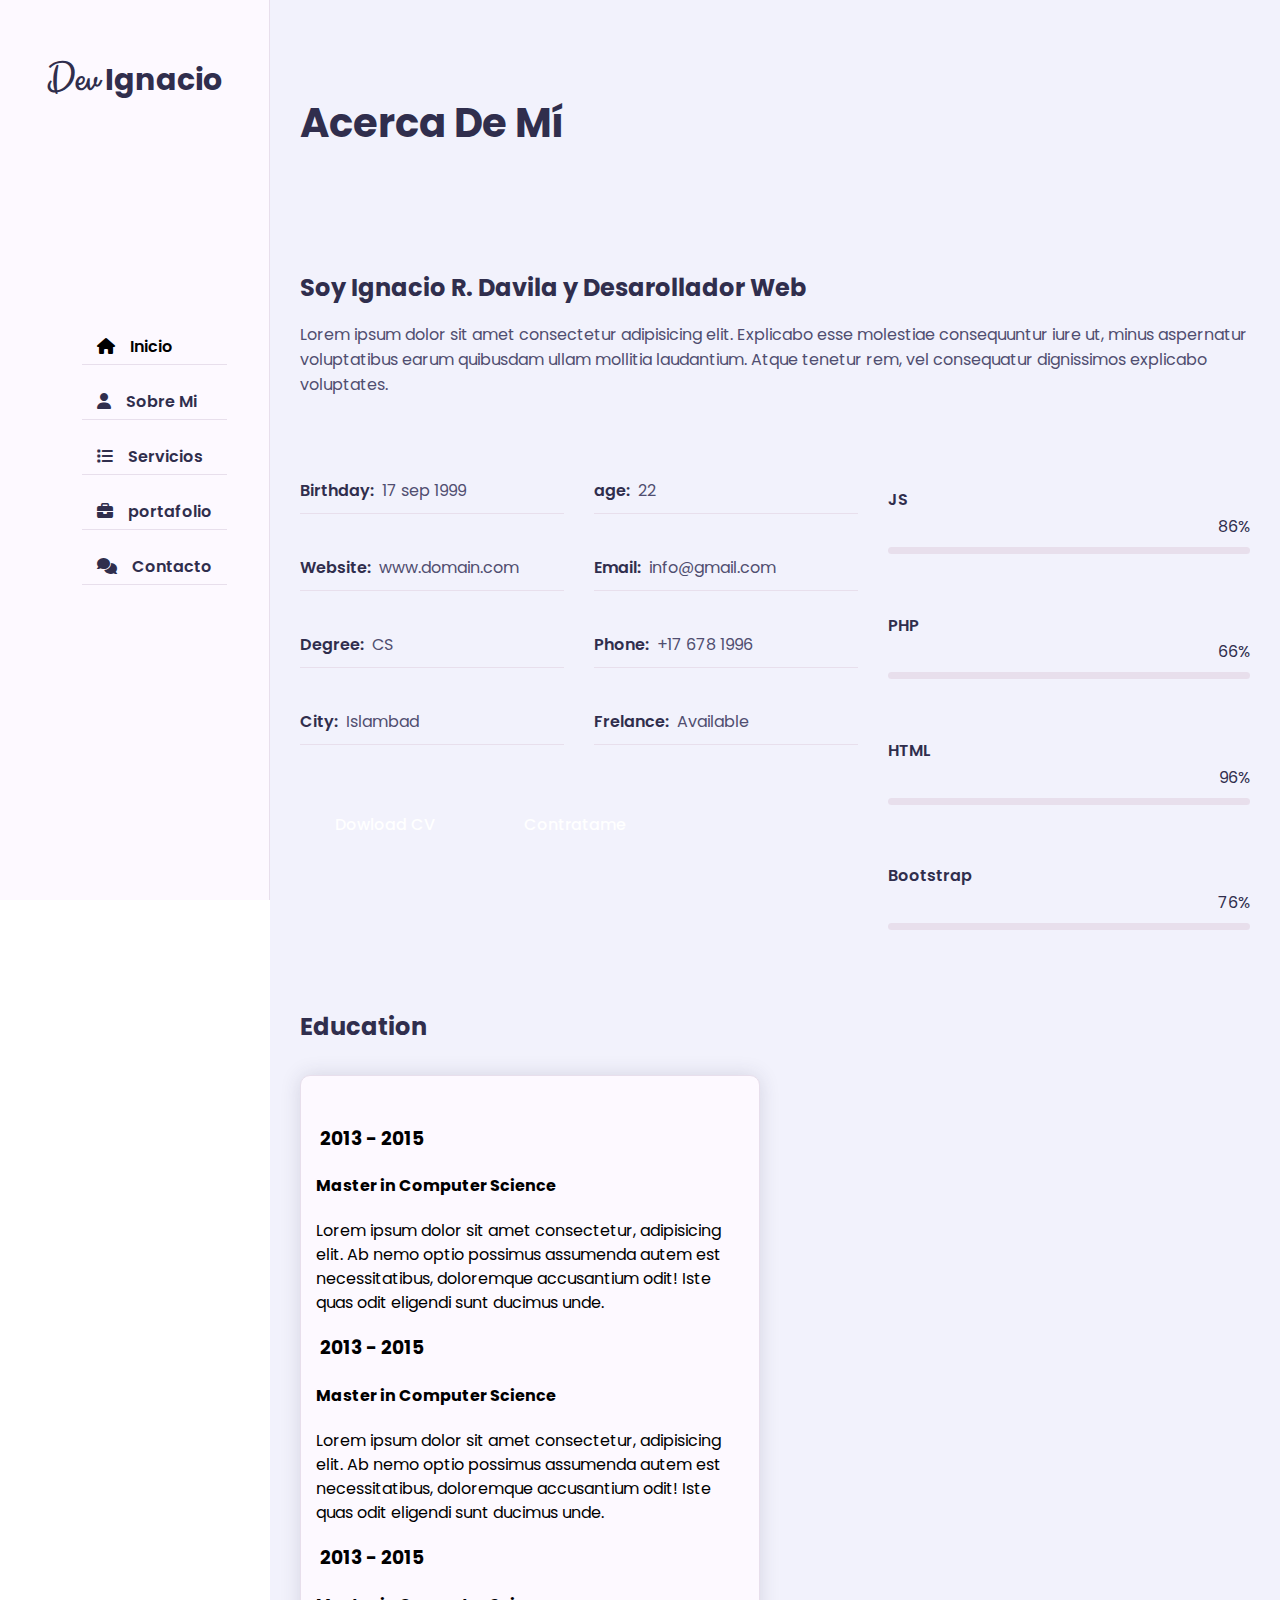
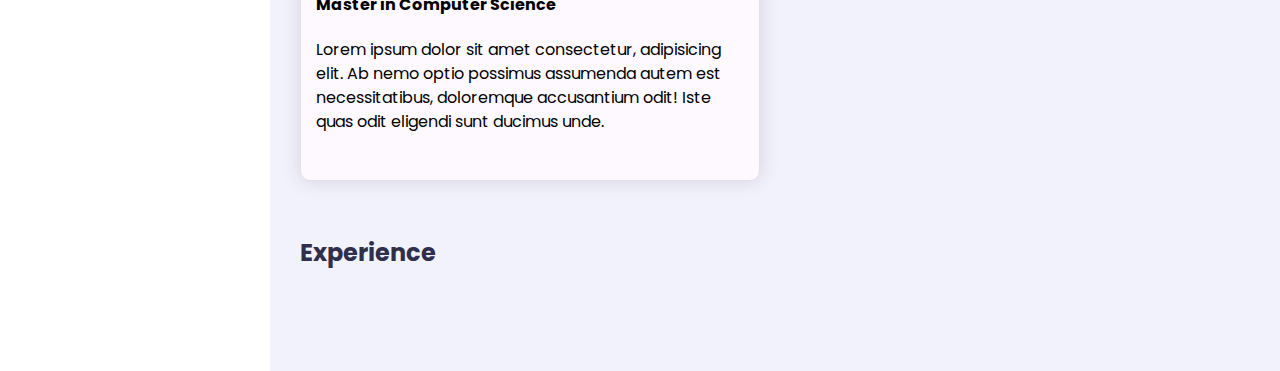
==== Portfolio 2.0/index.html @ be28940b "about" ====
<!DOCTYPE html>
<html lang="es">
<head>
    <meta charset="UTF-8">
    <meta http-equiv="X-UA-Compatible" content="IE=edge">
    <meta name="viewport" content="width=device-width, initial-scale=1.0">
    <title>Ignacio</title>
    <!-- ===== CSS Files ===== -->
    <link rel="stylesheet" href="css/style.css">
    <link rel="stylesheet" href="css/skins/color-1.css">
    <link rel="stylesheet" href="https://cdnjs.cloudflare.com/ajax/libs/font-awesome/6.4.0/css/all.min.css">
</head>
<body>
    <!-- ===== Main Container Start ===== -->
    <div class="main-container">
        <!-- ===== Aside Start ===== -->
        <div class="aside">
            <div class="logo">
                <a href="#"><span>Dev</span> Ignacio</a>
            </div>
            <div class="nav-toggler">
                <span></span>
            </div>
            <ul class="nav">
                <li><a href="#" class="active"><i class="fa fa-home"></i>Inicio</a></li>
                <li><a href="#"><i class="fa fa-user"></i>Sobre Mi</a></li>
                <li><a href="#"><i class="fa fa-list"></i>Servicios</a></li>
                <li><a href="#"><i class="fa fa-briefcase"></i>portafolio</a></li>
                <li><a href="#"><i class="fa fa-comments"></i>Contacto</a></li>
            </ul>
        </div>
        <!-- ===== Aside End ===== -->
        <!-- ===== Main Content Start ===== -->
        <div class="main-content">
            <!-- ===== Home Seccion Start ===== -->
            <section class="home section hidden">
                <div class="container">
                    <div class="row">
                        <div class="home-info padd-15">
                            <h3 class="hello">Hola, mi nombre es <span>Ignacio R. Davila</span></h3>
                            <h3 class="my-profession">yo soy <span class="typing">diseñador web</span></h3>
                            <p>Lorem ipsum dolor sit amet consectetur adipisicing elit. Nesciunt quis reiciendis aut accusamus iure quos cumque, fugiat quasi cum alias!</p>
                            <a href="#contact" class="btn hire-me">Contratame</a>
                        </div>
                        <div class="home-img padd-15">
                            <img src="images/hero.jpg" alt="">
                        </div>
                    </div>
                </div>
            </section>
            <!-- ===== Home Seccion End ===== -->
            <!-- ===== About Seccion Start ===== -->
                <section class="about section">
                    <div class="container">
                        <div class="row">
                            <div class="section-title padd-15">
                                <h2>Acerca De Mí</h2>
                            </div>
                        </div>
                        <div class="row">
                            <div class="about-content padd-15">
                                <div class="row">
                                    <div class="about-text padd-15">
                                        <h3>Soy Ignacio R. Davila y <span>Desarollador Web</span></h3>
                                        <p>Lorem ipsum dolor sit amet consectetur adipisicing elit. Explicabo esse molestiae consequuntur iure ut, minus aspernatur voluptatibus earum quibusdam ullam mollitia laudantium. Atque tenetur rem, vel consequatur dignissimos explicabo voluptates.</p>
                                    </div>
                                </div>
                                <div class="row">
                                    <div class="personal-info padd-15">
                                        <div class="row">
                                            <div class="info-item padd-15">
                                                <p>Birthday: <span>17 sep 1999</span></p>
                                            </div>
                                            <div class="info-item padd-15">
                                                <p>age: <span>22</span></p>
                                            </div>
                                            <div class="info-item padd-15">
                                                <p>Website: <span>www.domain.com</span></p>
                                            </div>
                                            <div class="info-item padd-15">
                                                <p>Email: <span>info@gmail.com</span></p>
                                            </div>
                                            <div class="info-item padd-15">
                                                <p>Degree: <span>CS</span></p>
                                            </div>
                                            <div class="info-item padd-15">
                                                <p>Phone: <span>+17 678 1996</span></p>
                                            </div>
                                            <div class="info-item padd-15">
                                                <p>City: <span>Islambad</span></p>
                                            </div>
                                            <div class="info-item padd-15">
                                                <p>Frelance: <span>Available</span></p>
                                            </div>
                                        </div>
                                        <div class="row">
                                            <div class="buttons padd-15">
                                                <a href="#" class="btn">Dowload CV</a>
                                                <a href="#contact" class="btn hire-me">Contratame</a>
                                            </div>
                                        </div>
                                    </div>
                                    <div class="skills padd-15">
                                        <div class="row">
                                            <div class="skill-item padd-15">
                                                <h5>JS</h5>
                                                <div class="progress">
                                                    <div class="progress-in" style="width: 86%;"></div>
                                                    <div class="skill-percent">86%</div>
                                                </div>
                                            </div>
                                            <div class="skill-item padd-15">
                                                <h5>PHP</h5>
                                                <div class="progress">
                                                    <div class="progress-in" style="width: 66%;"></div>
                                                    <div class="skill-percent">66%</div>
                                                </div>
                                            </div>
                                            <div class="skill-item padd-15">
                                                <h5>HTML</h5>
                                                <div class="progress">
                                                    <div class="progress-in" style="width: 96%;"></div>
                                                    <div class="skill-percent">96%</div>
                                                </div>
                                            </div>
                                            <div class="skill-item padd-15">
                                                <h5>Bootstrap</h5>
                                                <div class="progress">
                                                    <div class="progress-in" style="width: 76%;"></div>
                                                    <div class="skill-percent">76%</div>
                                                </div>
                                            </div>
                                        </div>
                                    </div>
                                </div>
                                <div class="row">
                                    <div class="education padd-15">
                                        <h3 class="title">Education</h3>
                                        <div class="row">
                                            <div class="timeline-box padd-15">
                                                <div class="timeline shadow-dark">
                                                    <!--===== timeline item =====-->
                                                    <div class="timeline-item">
                                                        <div class="circle-dot">
                                                            <h3 class="timeline-date">
                                                                <i class="fa fa-calender"></i> 2013 - 2015
                                                            </h3>
                                                            <h4 class="timeline-title">Master in Computer Science</h4>
                                                            <p class="timeline-text">Lorem ipsum dolor sit amet consectetur, adipisicing elit. Ab nemo optio possimus assumenda autem est necessitatibus, doloremque accusantium odit! Iste quas odit eligendi sunt ducimus unde.</p>
                                                        </div>
                                                        <!--===== timeline item =====-->
                                                    <div class="timeline-item">
                                                        <div class="circle-dot">
                                                            <h3 class="timeline-date">
                                                                <i class="fa fa-calender"></i> 2013 - 2015
                                                            </h3>
                                                            <h4 class="timeline-title">Master in Computer Science</h4>
                                                            <p class="timeline-text">Lorem ipsum dolor sit amet consectetur, adipisicing elit. Ab nemo optio possimus assumenda autem est necessitatibus, doloremque accusantium odit! Iste quas odit eligendi sunt ducimus unde.</p>
                                                        </div>
                                                        <!--===== timeline item =====-->
                                                    <div class="timeline-item">
                                                        <div class="circle-dot">
                                                            <h3 class="timeline-date">
                                                                <i class="fa fa-calender"></i> 2013 - 2015
                                                            </h3>
                                                            <h4 class="timeline-title">Master in Computer Science</h4>
                                                            <p class="timeline-text">Lorem ipsum dolor sit amet consectetur, adipisicing elit. Ab nemo optio possimus assumenda autem est necessitatibus, doloremque accusantium odit! Iste quas odit eligendi sunt ducimus unde.</p>
                                                        </div>
                                                    </div>
                                                </div>
                                            </div>
                                        </div>
                                    </div>
                                    <div class="experience padd-15">
                                        <h3 class="title">Experience</h3>
                                    </div>
                                </div>
                            </div>
                        </div>
                    </div>
                </section>
                <!-- ===== About Seccion End ===== -->
            </div>
            <!-- ===== Main Content End ===== -->
        </div>
        <!-- ===== Main Container End ===== -->
        <!-- ===== JS Files ===== -->
    <script src="js/script.js"></script>
</body>
</html>
---- Portfolio 2.0/css/style.css ----
@import url('https://fonts.googleapis.com/css2?family=Clicker+Script&family=Montserrat:wght@200;400;600;700&family=Poppins:wght@200;300;400;500;600&display=swap');
:root
{
    --bg-black-900:#f2f2fc;
    --bg-black-100:#fdf9ff;
    --bg-black-50: #e8dfec;
    --text-black-900:#302e4d;
    --text-black-700:#504e70;
}
body
{
    margin: 0;
    padding: 0;
    line-height: 1.5;
    font-size: 16px;
    font-family: 'Poppins', sans-serif;
}
*
{
    outline: none;
    text-decoration: none;
    box-sizing: border-box;
}
::before,::after
{
    box-sizing: border-box;
}
ul
{
    list-style: none;
}
.section
{
    background: var(--bg-black-900);
    min-height: 100vh;
    display: block;
    padding: 0 30px;
    opacity: 1;
}
.hidden
{
    display: none !important;
}
.main-content
{
    padding-left: 270px;
}
.padd-15
{
    padding-left: 15px;
    padding-right: 15px;
}
.container
{
    max-width: 1100px;
    width: 100%;
    margin: auto;
}
.section .container
{
    padding-top: 60px;
    padding-bottom: 70px;
}
.section-title
{
    flex: 0 0 100%;
    max-width: 100%;
    margin-bottom: 60px;
}
.section-title h2
{
    font-size: 40px;
    color: var(--text-black-900);
    font-weight: 700;
    position: relative;
}
.section-title h2::before
{
    content: '';
    height: 4px;
    width: 50px;
    background-color: var(--skin-color);
    position: absolute;
    top: 100%;
    left: 0;
}
.section-title h2::after
{
    content: '';
    height: 4px;
    width: 25px;
    background-color: var(--skin-color);
    position: absolute;
    top: 100%;
    left: 0;
    margin-top: 8px;
}
.row
{
    display: flex;
    flex-wrap: wrap;
    margin-left: -15px;
    margin-right: -15px;
    position: relative;
}
.btn
{
    font-size: 16px;
    font-weight: 500;
    padding: 12px 35px;
    color: white;
    border-radius: 40px;
    display: inline-block;
    white-space: nowrap;
    border: none;
    background: var(--skin-color);
    transition: all 0.3s ease; 
}
.btn:hover
{
    transform: scale(1.05);
}
.shadow-dark
{
    box-shadow: 0 0 20px rgba(48,46,77,0.15);
}
/* aside */
.aside
{
    width: 270px;
    background: var(--bg-black-100);
    position: fixed;
    left: 0;
    top: 0;
    padding: 30px;
    height: 100%;
    border-right: 1px solid var(--bg-black-50);
    display: flex;
    justify-content: center;
    align-items: center;
    z-index: 10;
}
.aside .logo
{
    position: absolute;
    top: 50px;
    font-size: 30px;
    text-transform: capitalize;
}
.aside .logo a
{
    color: var(--text-black-900);
    font-weight: 700;
    padding: 15px 20px;
    font-size: 30px;
    /*letter-spacing: 5px;*/
    position: relative;
}
.aside .logo a span
{
    font-family: 'Clicker Script', cursive;
    font-size: 40px;
}
.aside .logo a::before
{
    content: '';
    position: absolute;
    width: 20px;
    height: 20px;
    border-bottom: 5px solid var(--skin-color);
    border-left: 5px solid var(--skin-color);
    bottom: 0;
    left: 0;
}
.aside .logo a::after
{
    content: '';
    position: absolute;
    width: 20px;
    height: 20px;
    border-top: 5px solid var(--skin-color);
    border-right: 5px solid var(--skin-color);
    top: 0;
    right: 0;
}
.aside .nav-toggler
{
    height: 40px;
    width: 45px;
    border: 1px solid var(--bg-black-50);
    cursor: pointer;
    position: fixed;
    left: 300px;
    top: 20px;
    border-radius: 5px;
    background: var(--bg-black-100);
    display: none;
    align-items: center;
    justify-content: center;
}
.aside .nav-toggler span
{
    height: 2px;
    width: 18px;
    background: var(--skin-color);
    display: inline-block;
    position: relative;
}
.aside .nav-toggler span::before
{
    content: '';
    height: 2px;
    width: 18px;
    background: var(--skin-color);
    position: absolute;
    top: -6px;
    left: 0;
}
.aside .nav-toggler span::after
{
    content: '';
    height: 2px;
    width: 18px;
    background: var(--skin-color);
    position: absolute;
    top: 6px;
    left: 0;
}
.aside .nav
{
    margin-top: 50px;
}
.aside .nav li
{
    margin-bottom: 20px;
    display: block;
}
.aside .nav li a
{
    font-size: 16px;
    font-weight: 600;
    display: block;
    border-bottom: 1px solid var(--bg-black-50);
    color: var(--text-black-900);
    padding: 5px 15px;
}
.aside .nav li a.active
{
    color: var(--skin-color);
}
.aside .nav li a i
{
    margin-right: 15px;
}
/* Home */
.home
{
    min-height: 100vh;
    display: flex;
    color: var(--text-black-900);
}
.home .home-info
{
    flex: 0 0 60%;
    max-width: 60%;
}
h3.hello
{
    font-size: 28px;
    margin:  15px 0;
}
h3.hello span
{
    font-family: 'Clicker Script' , cursive;
    font-size: 30px;
    font-weight: 700;
    color:  var(--skin-color);
}
h3.my-profession
{
    font-size: 30px;
    margin:  15px 0;
}
.typing
{
    color: var(--skin-color);
}
.home-info p
{
    margin-bottom: 70px;
    font-size: 20px;
    color: var(--text-black-700);
}
.home .home-img
{
    flex: 0 0 40%;
    max-width: 40%;
    text-align: center;
    position: relative;
}
.home-img::after
{
    content: '';
    position: absolute;
    height: 80px;
    width: 80px;
    border-bottom: 10px solid var(--skin-color);
    border-right: 10px solid var(--skin-color);
    right: 20px;
    bottom: -40px;
}
.home-img::before
{
    content: '';
    position: absolute;
    height: 80px;
    width: 80px;
    border-left: 10px solid var(--skin-color);
    border-top: 10px solid var(--skin-color);
    left: 20px;
    top: -40px;
}
.home .home-img img
{
    margin: auto;
    border-radius: 5px;
    height: 400px;
}
/* About */
.about .about-content
{
    flex: 0 0 100%;
    max-width: 100%;
}
.about .about-content .about-text
{
    flex: 0 0 100%;
    max-width: 100%;
}
.about .about-content .about-text h3
{
    font-size: 24px;
    margin-bottom: 15px;
    font-weight: 700;
    color: var(--text-black-900);
}
.about .about-content .about-text h3 span
{
    color: var(--skin-color);
}
.about .about-content .about-text p
{
    font-size: 16px;
    line-height: 25px;
    color: var(--text-black-700);
}
.about .about-content .personal-info
{
    flex: 0 0 60%;
    max-width: 60%;
    margin-top: 40px;
}
.about .about-content .personal-info .info-item
{
    flex: 0 0 50%; 
    max-width: 50%;
}
.about .about-content .personal-info .info-item p
{
    font-weight: 600;
    padding: 10px 0;
    font-size: 16px;
    color: var(--text-black-900);
    border-bottom: 1px solid var(--bg-black-50);
}
.about .about-content .personal-info .info-item p span
{
    font-weight: 400;
    color: var(--text-black-700);
    margin-left: 4px;
    display: inline-block;
}
.about .about-content .personal-info .buttons
{
    margin-top: 30px;
}
.about .about-content .personal-info .buttons .btn
{
    margin-right: 15px;
    margin-top: 10px;
}
.about .about-content .skills
{
    flex: 0 0 40%;
    max-width: 40%;
    margin-top: 40px;
}
.about .about-content .skills .skill-item
{
    flex: 0 0 100%;
    max-width: 100%;
}
.about .about-content .skills .skill-item h5
{
    line-height: 40px;
    font-weight: 600;
    font-size: 16px;
    color: var(--text-black-900);
    text-transform: capitalize;
}
.about .about-content .skills .skill-item .progress
{
    background-color: var(--bg-black-50);
    height: 7px;
    border-radius: 4px;
    width: 100%;
    position: relative;
}
.about .about-content .skills .skill-item
{
    margin-bottom: 25px;
}
.about .about-content .skills .skill-item .progress .progress-in
{
    position: absolute;
    left: 0;
    top: 0;
    height: 100%;
    border-radius: 4px;
    background-color: var(--skin-color);
}
.about .about-content .skills .skill-item .skill-percent
{
    position: absolute;
    right: 0;
    color: var(--text-black-900);
    top: -40px;
    font-weight: 400;
    line-height: 40px;
}
.about .about-content .education,
.about .about-content .experience
{
    flex: 0 0 50%;
    max-width: 50%;
    margin-top: 30px;
}
.about .about-content h3.title
{
    font-size: 24px;
    margin-bottom: 30px;
    font-weight: 700;
    color: var(--text-black-900);
}
.about .about-content .timeline-box
{
    flex: 0 0 100%;
    max-width: 100%;
}
.about .about-content .timeline
{
    background-color: var(--bg-black-100);
    padding: 30px 15px;
    border: 1px solid var(--bg-black-50);
    border-radius: 10px;
    width: 100%;
    position: relative;
}
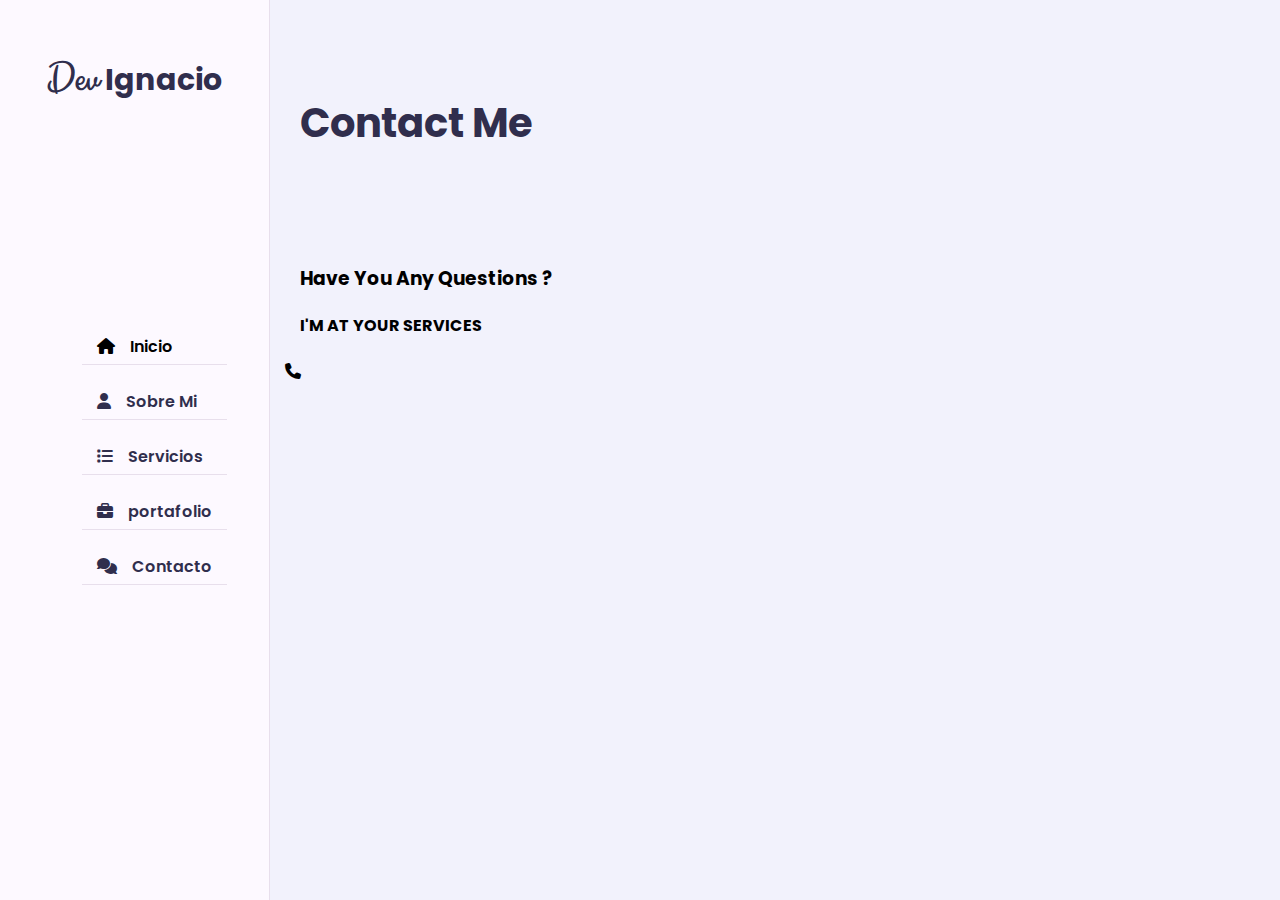
==== commit e68665c4: "contact" ====
--- a/Portfolio 2.0/index.html
+++ b/Portfolio 2.0/index.html
@@ -50,7 +50,7 @@
             </section>
             <!-- ===== Home Seccion End ===== -->
             <!-- ===== About Seccion Start ===== -->
-                <section class="about section">
+                <section class="about section hidden">
                     <div class="container">
                         <div class="row">
                             <div class="section-title padd-15">
@@ -141,31 +141,30 @@
                                                 <div class="timeline shadow-dark">
                                                     <!--===== timeline item =====-->
                                                     <div class="timeline-item">
-                                                        <div class="circle-dot">
-                                                            <h3 class="timeline-date">
-                                                                <i class="fa fa-calender"></i> 2013 - 2015
-                                                            </h3>
-                                                            <h4 class="timeline-title">Master in Computer Science</h4>
-                                                            <p class="timeline-text">Lorem ipsum dolor sit amet consectetur, adipisicing elit. Ab nemo optio possimus assumenda autem est necessitatibus, doloremque accusantium odit! Iste quas odit eligendi sunt ducimus unde.</p>
-                                                        </div>
-                                                        <!--===== timeline item =====-->
-                                                    <div class="timeline-item">
-                                                        <div class="circle-dot">
-                                                            <h3 class="timeline-date">
-                                                                <i class="fa fa-calender"></i> 2013 - 2015
-                                                            </h3>
-                                                            <h4 class="timeline-title">Master in Computer Science</h4>
-                                                            <p class="timeline-text">Lorem ipsum dolor sit amet consectetur, adipisicing elit. Ab nemo optio possimus assumenda autem est necessitatibus, doloremque accusantium odit! Iste quas odit eligendi sunt ducimus unde.</p>
-                                                        </div>
-                                                        <!--===== timeline item =====-->
-                                                    <div class="timeline-item">
-                                                        <div class="circle-dot">
-                                                            <h3 class="timeline-date">
-                                                                <i class="fa fa-calender"></i> 2013 - 2015
-                                                            </h3>
-                                                            <h4 class="timeline-title">Master in Computer Science</h4>
-                                                            <p class="timeline-text">Lorem ipsum dolor sit amet consectetur, adipisicing elit. Ab nemo optio possimus assumenda autem est necessitatibus, doloremque accusantium odit! Iste quas odit eligendi sunt ducimus unde.</p>
-                                                        </div>
+                                                        <div class="circle-dot"></div>
+                                                        <h3 class="timeline-date">
+                                                            <i class="fa fa-calendar"></i> 2013 - 2015
+                                                        </h3>
+                                                        <h4 class="timeline-title">Master in Computer Science</h4>
+                                                        <p class="timeline-text">Lorem ipsum dolor sit amet consectetur, adipisicing elit. Ab nemo optio possimus assumenda autem est necessitatibus, doloremque accusantium odit! Iste quas odit eligendi sunt ducimus unde.</p>
+                                                    </div>
+                                                    <!--===== timeline item =====-->
+                                                    <div class="timeline-item">
+                                                        <div class="circle-dot"></div>
+                                                        <h3 class="timeline-date">
+                                                            <i class="fa fa-calendar"></i> 2013 - 2015
+                                                        </h3>
+                                                        <h4 class="timeline-title">Master in Computer Science</h4>
+                                                        <p class="timeline-text">Lorem ipsum dolor sit amet consectetur, adipisicing elit. Ab nemo optio possimus assumenda autem est necessitatibus, doloremque accusantium odit! Iste quas odit eligendi sunt ducimus unde.</p>
+                                                    </div>
+                                                    <!--===== timeline item =====-->
+                                                    <div class="timeline-item">
+                                                        <div class="circle-dot"></div>
+                                                        <h3 class="timeline-date">
+                                                            <i class="fa fa-calendar"></i> 2013 - 2015
+                                                        </h3>
+                                                        <h4 class="timeline-title">Master in Computer Science</h4>
+                                                        <p class="timeline-text">Lorem ipsum dolor sit amet consectetur, adipisicing elit. Ab nemo optio possimus assumenda autem est necessitatibus, doloremque accusantium odit! Iste quas odit eligendi sunt ducimus unde.</p>
                                                     </div>
                                                 </div>
                                             </div>
@@ -173,6 +172,39 @@
                                     </div>
                                     <div class="experience padd-15">
                                         <h3 class="title">Experience</h3>
+                                        <div class="row">
+                                            <div class="timeline-box padd-15">
+                                                <div class="timeline shadow-dark">
+                                                    <!--===== timeline item =====-->
+                                                    <div class="timeline-item">
+                                                        <div class="circle-dot"></div>
+                                                        <h3 class="timeline-date">
+                                                            <i class="fa fa-calendar"></i> 2013 - 2015
+                                                        </h3>
+                                                        <h4 class="timeline-title">Master in Computer Science</h4>
+                                                        <p class="timeline-text">Lorem ipsum dolor sit amet consectetur, adipisicing elit. Ab nemo optio possimus assumenda autem est necessitatibus, doloremque accusantium odit! Iste quas odit eligendi sunt ducimus unde.</p>
+                                                    </div>
+                                                    <!--===== timeline item =====-->
+                                                    <div class="timeline-item">
+                                                        <div class="circle-dot"></div>
+                                                        <h3 class="timeline-date">
+                                                            <i class="fa fa-calendar"></i> 2013 - 2015
+                                                        </h3>
+                                                        <h4 class="timeline-title">Master in Computer Science</h4>
+                                                        <p class="timeline-text">Lorem ipsum dolor sit amet consectetur, adipisicing elit. Ab nemo optio possimus assumenda autem est necessitatibus, doloremque accusantium odit! Iste quas odit eligendi sunt ducimus unde.</p>
+                                                    </div>
+                                                    <!--===== timeline item =====-->
+                                                    <div class="timeline-item">
+                                                        <div class="circle-dot"></div>
+                                                        <h3 class="timeline-date">
+                                                            <i class="fa fa-calendar"></i> 2013 - 2015
+                                                        </h3>
+                                                        <h4 class="timeline-title">Master in Computer Science</h4>
+                                                        <p class="timeline-text">Lorem ipsum dolor sit amet consectetur, adipisicing elit. Ab nemo optio possimus assumenda autem est necessitatibus, doloremque accusantium odit! Iste quas odit eligendi sunt ducimus unde.</p>
+                                                    </div>
+                                                </div>
+                                            </div>
+                                        </div>
                                     </div>
                                 </div>
                             </div>
@@ -180,6 +212,179 @@
                     </div>
                 </section>
                 <!-- ===== About Seccion End ===== -->
+                <!-- ===== Services Seccion Start ===== -->
+                <section class="service section hidden">
+                    <div class="container">
+                        <div class="row">
+                            <div class="section-title padd-15">
+                                <h2>Sevices</h2>
+                            </div>
+                        </div>
+                        <div class="row">
+                            <!--===== Service item Start=====-->
+                            <div class="service-item">
+                                <div class="service-item-inner">
+                                    <div class="icon">
+                                        <i class="fa fa-mobile-alt"></i>
+                                    </div>
+                                    <h4>Web Desing</h4>
+                                    <p>Lorem ipsum, dolor sit amet consectetur adipisicing elit. Alias, saepe distinctio? Eius!</p>
+                                </div>
+                            </div>
+                            <!--===== Service item end=====-->
+                            <!--===== Service item Start=====-->
+                            <div class="service-item">
+                                <div class="service-item-inner">
+                                    <div class="icon">
+                                        <i class="fa fa-laptop-code"></i>
+                                    </div>
+                                    <h4>Web Desing</h4>
+                                    <p>Lorem ipsum, dolor sit amet consectetur adipisicing elit. Alias, saepe distinctio? Eius!</p>
+                                </div>
+                            </div>
+                            <!--===== Service item end=====-->
+                            <!--===== Service item Start=====-->
+                            <div class="service-item">
+                                <div class="service-item-inner">
+                                    <div class="icon">
+                                        <i class="fa fa-palette"></i>
+                                    </div>
+                                    <h4>Web Desing</h4>
+                                    <p>Lorem ipsum, dolor sit amet consectetur adipisicing elit. Alias, saepe distinctio? Eius!</p>
+                                </div>
+                            </div>
+                            <!--===== Service item end=====-->
+                            <!--===== Service item Start=====-->
+                            <div class="service-item">
+                                <div class="service-item-inner">
+                                    <div class="icon">
+                                        <i class="fa fa-code"></i>
+                                    </div>
+                                    <h4>Web Desing</h4>
+                                    <p>Lorem ipsum, dolor sit amet consectetur adipisicing elit. Alias, saepe distinctio? Eius!</p>
+                                </div>
+                            </div>
+                            <!--===== Service item end=====-->
+                            <!--===== Service item Start=====-->
+                            <div class="service-item">
+                                <div class="service-item-inner">
+                                    <div class="icon">
+                                        <i class="fa fa-search"></i>
+                                    </div>
+                                    <h4>Web Desing</h4>
+                                    <p>Lorem ipsum, dolor sit amet consectetur adipisicing elit. Alias, saepe distinctio? Eius!</p>
+                                </div>
+                            </div>
+                            <!--===== Service item end=====-->
+                            <!--===== Service item Start=====-->
+                            <div class="service-item">
+                                <div class="service-item-inner">
+                                    <div class="icon">
+                                        <i class="fa fa-bullhorn"></i>
+                                    </div>
+                                    <h4>Web Desing</h4>
+                                    <p>Lorem ipsum, dolor sit amet consectetur adipisicing elit. Alias, saepe distinctio? Eius!</p>
+                                </div>
+                            </div>
+                            <!--===== Service item end=====-->
+                        </div>
+                    </div>
+                </section>
+                <!-- ===== Services Seccion End ===== -->
+                <!-- ===== Porfolio Seccion Start ===== -->
+                <section class="portfolio section hidden">
+                    <div class="container">
+                        <div class="row">
+                            <div class="section-title padd-15">
+                                <h2>Porfolio</h2>
+                            </div>
+                        </div>
+                        <div class="row">
+                            <div class="portfolio-heading padd-15">
+                                <h2>My Last Project :</h2>
+                            </div>
+                        </div>
+                        <div class="row">
+                            <!--===== portafolio item start =====-->
+                            <div class="portfolio-item padd-15">
+                                <div class="portfolio-item-inner shadow-dark">
+                                    <div class="portfolio-img">
+                                        <img src="images/portfolio/portfolio-1.jpg" alt="">
+                                    </div>
+                                </div>
+                            </div>
+                            <!--===== portafolio item end =====-->
+                            <!--===== portafolio item start =====-->
+                            <div class="portfolio-item padd-15">
+                                <div class="portfolio-item-inner shadow-dark">
+                                    <div class="portfolio-img">
+                                        <img src="images/portfolio/portfolio-2.jpg" alt="">
+                                    </div>
+                                </div>
+                            </div>
+                            <!--===== portafolio item end =====-->
+                            <!--===== portafolio item start =====-->
+                            <div class="portfolio-item padd-15">
+                                <div class="portfolio-item-inner shadow-dark">
+                                    <div class="portfolio-img">
+                                        <img src="images/portfolio/portfolio-3.jpg" alt="">
+                                    </div>
+                                </div>
+                            </div>
+                            <!--===== portafolio item end =====-->
+                            <!--===== portafolio item start =====-->
+                            <div class="portfolio-item padd-15">
+                                <div class="portfolio-item-inner shadow-dark">
+                                    <div class="portfolio-img">
+                                        <img src="images/portfolio/portfolio-4.jpg" alt="">
+                                    </div>
+                                </div>
+                            </div>
+                            <!--===== portafolio item end =====-->
+                            <!--===== portafolio item start =====-->
+                            <div class="portfolio-item padd-15">
+                                <div class="portfolio-item-inner shadow-dark">
+                                    <div class="portfolio-img">
+                                        <img src="images/portfolio/portfolio-5.jpg" alt="">
+                                    </div>
+                                </div>
+                            </div>
+                            <!--===== portafolio item end =====-->
+                            <!--===== portafolio item start =====-->
+                            <div class="portfolio-item padd-15">
+                                <div class="portfolio-item-inner shadow-dark">
+                                    <div class="portfolio-img">
+                                        <img src="images/portfolio/portfolio-6.jpg" alt="">
+                                    </div>
+                                </div>
+                            </div>
+                            <!--===== portafolio item end =====-->
+                        </div>
+                    </div>
+                </section>
+                <!-- ===== Porfolio Seccion End ===== -->
+                <!--===== Contact Section start =====-->
+                <section class="contact section">
+                    <div class="container">
+                        <div class="row">
+                            <div class="section-title padd-15">
+                                <h2>Contact Me</h2>
+                            </div>
+                        </div>
+                        <h3 class="contact-title">Have You Any Questions ?</h3>
+                        <h4 class="contact-sub-title">I'M AT YOUR SERVICES</h4>
+                        <div class="row">
+                            <!-- ===== Contact info item start ===== -->
+                            <div class="contact-info-item">
+                                <div class="icon"><i class="fa fa-phone"></i></div>
+                                <h4></h4>
+                                
+                            </div>
+                            <!-- ===== Contact info item end ===== -->
+                        </div>
+                    </div>
+                </section> 
+                <!--===== Contact Section end =====-->
             </div>
             <!-- ===== Main Content End ===== -->
         </div>
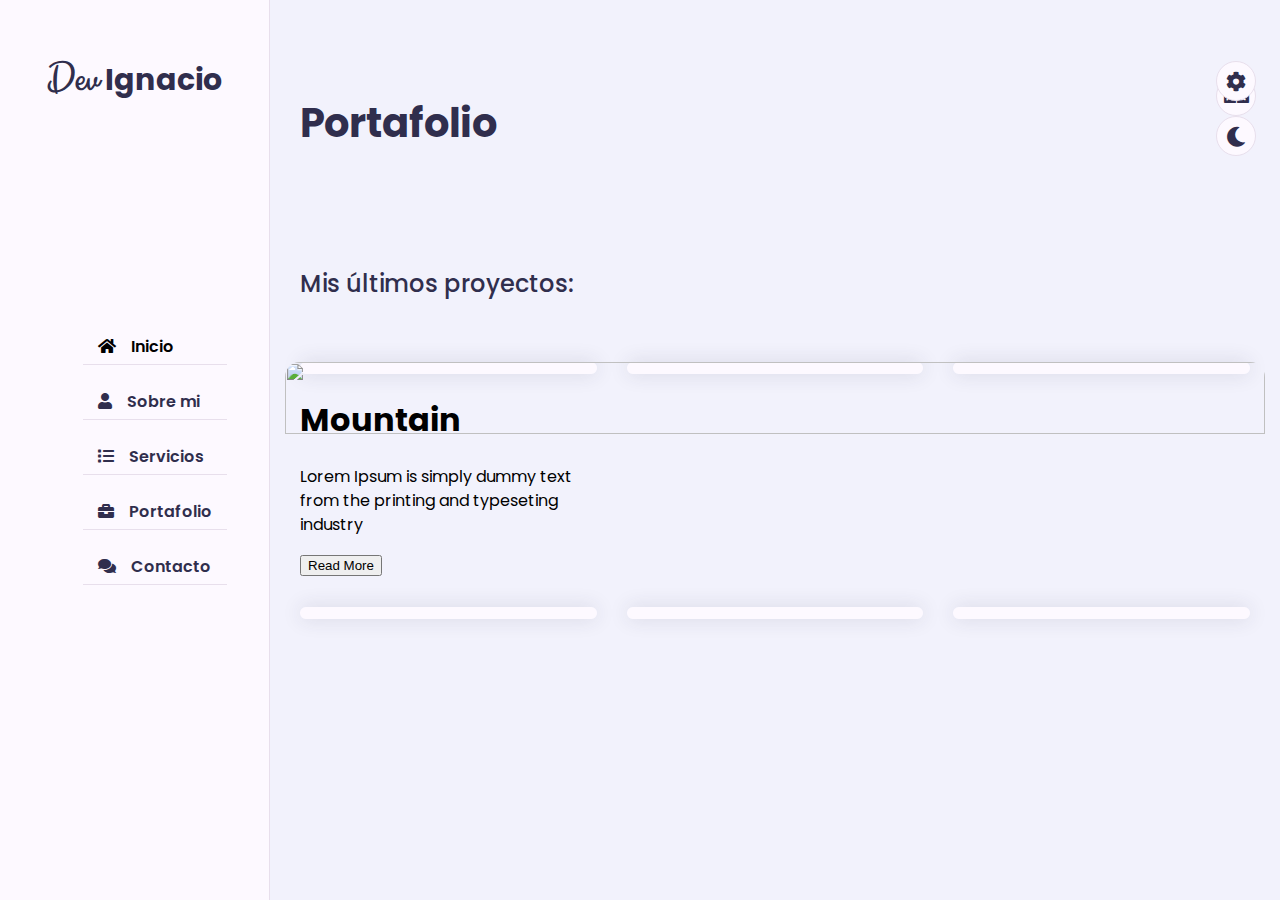
==== commit bfdf7f91: "ingles" ====
--- a/Portfolio 2.0/index.html
+++ b/Portfolio 2.0/index.html
@@ -9,6 +9,13 @@
     <link rel="stylesheet" href="css/style.css">
     <link rel="stylesheet" href="css/skins/color-1.css">
     <link rel="stylesheet" href="https://cdnjs.cloudflare.com/ajax/libs/font-awesome/6.4.0/css/all.min.css">
+    <!-- ===== Style Switcher ===== -->
+    <link rel="stylesheet" href="css/skins/color-1.css" class="alternate-style" title="color-1" disabled> 
+    <link rel="stylesheet" href="css/skins/color-2.css" class="alternate-style" title="color-2" disabled>
+    <link rel="stylesheet" href="css/skins/color-3.css" class="alternate-style" title="color-3" disabled>
+    <link rel="stylesheet" href="css/skins/color-4.css" class="alternate-style" title="color-4" disabled>
+    <link rel="stylesheet" href="css/skins/color-5.css" class="alternate-style" title="color-5" disabled>
+    <link rel="stylesheet" href="css/style.switcher.css">
 </head>
 <body>
     <!-- ===== Main Container Start ===== -->
@@ -22,25 +29,25 @@
                 <span></span>
             </div>
             <ul class="nav">
-                <li><a href="#" class="active"><i class="fa fa-home"></i>Inicio</a></li>
-                <li><a href="#"><i class="fa fa-user"></i>Sobre Mi</a></li>
-                <li><a href="#"><i class="fa fa-list"></i>Servicios</a></li>
-                <li><a href="#"><i class="fa fa-briefcase"></i>portafolio</a></li>
-                <li><a href="#"><i class="fa fa-comments"></i>Contacto</a></li>
+                <li><a href="#home" class="active" id="inicio"></a></li>
+                <li><a href="#about" id="sobreMi"></a></li>
+                <li><a href="#services" id="servicios"></a></li>
+                <li><a href="#portfolio" id="portafolio"></a></li>
+                <li><a href="#contact" id="contacto"></a></li>
             </ul>
         </div>
         <!-- ===== Aside End ===== -->
         <!-- ===== Main Content Start ===== -->
         <div class="main-content">
             <!-- ===== Home Seccion Start ===== -->
-            <section class="home section hidden">
+            <section class="home active section hidden" id="home">
                 <div class="container">
                     <div class="row">
                         <div class="home-info padd-15">
-                            <h3 class="hello">Hola, mi nombre es <span>Ignacio R. Davila</span></h3>
-                            <h3 class="my-profession">yo soy <span class="typing">diseñador web</span></h3>
-                            <p>Lorem ipsum dolor sit amet consectetur adipisicing elit. Nesciunt quis reiciendis aut accusamus iure quos cumque, fugiat quasi cum alias!</p>
-                            <a href="#contact" class="btn hire-me">Contratame</a>
+                            <h3 class="hello" id="greeting"></h3>
+                            <h3 class="my-profession" id="hola">yo soy <span class="typing">Web Designer</span></h3>
+                            <p id="sobreMi1">Lorem ipsum dolor sit amet consectetur adipisicing elit. Nesciunt quis reiciendis aut accusamus iure quos cumque, fugiat quasi cum alias!</p>
+                            <a href="#" class="btn" id="descargar">Download Cv</a>
                         </div>
                         <div class="home-img padd-15">
                             <img src="images/hero.jpg" alt="">
@@ -48,55 +55,54 @@
                     </div>
                 </div>
             </section>
-            <!-- ===== Home Seccion End ===== -->
+            <!-- ===== Home Seccion End ===== --> 
             <!-- ===== About Seccion Start ===== -->
-                <section class="about section hidden">
+                <section class="about section hidden" id="about">
                     <div class="container">
                         <div class="row">
                             <div class="section-title padd-15">
-                                <h2>Acerca De Mí</h2>
+                                <h2 id="Hacerca"></h2>
                             </div>
                         </div>
                         <div class="row">
                             <div class="about-content padd-15">
                                 <div class="row">
                                     <div class="about-text padd-15">
-                                        <h3>Soy Ignacio R. Davila y <span>Desarollador Web</span></h3>
-                                        <p>Lorem ipsum dolor sit amet consectetur adipisicing elit. Explicabo esse molestiae consequuntur iure ut, minus aspernatur voluptatibus earum quibusdam ullam mollitia laudantium. Atque tenetur rem, vel consequatur dignissimos explicabo voluptates.</p>
+                                        <h3 id="presente"></h3>
+                                        <p id="detalles"></p>
                                     </div>
                                 </div>
                                 <div class="row">
                                     <div class="personal-info padd-15">
                                         <div class="row">
                                             <div class="info-item padd-15">
-                                                <p>Birthday: <span>17 sep 1999</span></p>
-                                            </div>
-                                            <div class="info-item padd-15">
-                                                <p>age: <span>22</span></p>
-                                            </div>
-                                            <div class="info-item padd-15">
-                                                <p>Website: <span>www.domain.com</span></p>
-                                            </div>
-                                            <div class="info-item padd-15">
-                                                <p>Email: <span>info@gmail.com</span></p>
-                                            </div>
-                                            <div class="info-item padd-15">
-                                                <p>Degree: <span>CS</span></p>
-                                            </div>
-                                            <div class="info-item padd-15">
-                                                <p>Phone: <span>+17 678 1996</span></p>
-                                            </div>
-                                            <div class="info-item padd-15">
-                                                <p>City: <span>Islambad</span></p>
-                                            </div>
-                                            <div class="info-item padd-15">
-                                                <p>Frelance: <span>Available</span></p>
+                                                <p id="cumpleanos"></p>
+                                            </div>
+                                            <div class="info-item padd-15">
+                                                <p id="edad"></p>
+                                            </div>
+                                            <div class="info-item padd-15">
+                                                <p id="website"></p>
+                                            </div>
+                                            <div class="info-item padd-15">
+                                                <p>Email: <span>Josejird.p@gmail.com</span></p>
+                                            </div>
+                                            <div class="info-item padd-15">
+                                                <p id="idiomas">Degree: <span>CS</span></p>
+                                            </div>
+                                            <div class="info-item padd-15">
+                                                <p id="telefono"></p>
+                                            </div>
+                                            <div class="info-item padd-15">
+                                                <p id="ciudad"></p>
+                                            </div>
+                                            <div class="info-item padd-15">
+                                                <p>Frelance: <span id="free"></span></p>
                                             </div>
                                         </div>
                                         <div class="row">
                                             <div class="buttons padd-15">
-                                                <a href="#" class="btn">Dowload CV</a>
-                                                <a href="#contact" class="btn hire-me">Contratame</a>
+                                                <a href="#contact" date-section-index="1" class="btn hire-me" id="trabajo1"></a>
                                             </div>
                                         </div>
                                     </div>
@@ -135,7 +141,7 @@
                                 </div>
                                 <div class="row">
                                     <div class="education padd-15">
-                                        <h3 class="title">Education</h3>
+                                        <h3 class="title" id="estudios"></h3>
                                         <div class="row">
                                             <div class="timeline-box padd-15">
                                                 <div class="timeline shadow-dark">
@@ -171,7 +177,7 @@
                                         </div>
                                     </div>
                                     <div class="experience padd-15">
-                                        <h3 class="title">Experience</h3>
+                                        <h3 class="title" id="experiencia"></h3>
                                         <div class="row">
                                             <div class="timeline-box padd-15">
                                                 <div class="timeline shadow-dark">
@@ -213,11 +219,11 @@
                 </section>
                 <!-- ===== About Seccion End ===== -->
                 <!-- ===== Services Seccion Start ===== -->
-                <section class="service section hidden">
+                <section class="service section hidden" id="services">
                     <div class="container">
                         <div class="row">
                             <div class="section-title padd-15">
-                                <h2>Sevices</h2>
+                                <h2 id="servicio"></h2>
                             </div>
                         </div>
                         <div class="row">
@@ -292,26 +298,31 @@
                 </section>
                 <!-- ===== Services Seccion End ===== -->
                 <!-- ===== Porfolio Seccion Start ===== -->
-                <section class="portfolio section hidden">
+                <section class="portfolio section " id="portfolio">
                     <div class="container">
                         <div class="row">
                             <div class="section-title padd-15">
-                                <h2>Porfolio</h2>
+                                <h2 id="porta"></h2>
                             </div>
                         </div>
                         <div class="row">
                             <div class="portfolio-heading padd-15">
-                                <h2>My Last Project :</h2>
-                            </div>
-                        </div>
-                        <div class="row">
-                            <!--===== portafolio item start =====-->
-                            <div class="portfolio-item padd-15">
+                                <h2 id="proyectos"></h2>
+                            </div>
+                        </div>
+                        <div class="row">
+                            <!--===== portafolio item start =====-->
+                            <div class="portfolio-item card padd-15">
                                 <div class="portfolio-item-inner shadow-dark">
                                     <div class="portfolio-img">
                                         <img src="images/portfolio/portfolio-1.jpg" alt="">
                                     </div>
                                 </div>
+                                <div class="info">
+                                    <h1>Mountain</h1>
+                                    <p>Lorem Ipsum is simply dummy text from the printing and typeseting industry</p>
+                                    <button>Read More</button>
+                                  </div>
                             </div>
                             <!--===== portafolio item end =====-->
                             <!--===== portafolio item start =====-->
@@ -364,23 +375,84 @@
                 </section>
                 <!-- ===== Porfolio Seccion End ===== -->
                 <!--===== Contact Section start =====-->
-                <section class="contact section">
+                <section class="contact section hidden" id="contact">
                     <div class="container">
                         <div class="row">
                             <div class="section-title padd-15">
-                                <h2>Contact Me</h2>
-                            </div>
-                        </div>
-                        <h3 class="contact-title">Have You Any Questions ?</h3>
-                        <h4 class="contact-sub-title">I'M AT YOUR SERVICES</h4>
+                                <h2 id="contactame"></h2>
+                            </div>
+                        </div>
+                        <h3 class="contact-title padd-15" id="preguntas"></h3>
+                        <h4 class="contact-sub-title padd-15" id="Asus"></h4>
                         <div class="row">
                             <!-- ===== Contact info item start ===== -->
-                            <div class="contact-info-item">
+                            <div class="contact-info-item padd-15">
                                 <div class="icon"><i class="fa fa-phone"></i></div>
-                                <h4></h4>
-                                
+                                <h4 id="callme"></h4>
+                                <p>+505 88642203</p>
                             </div>
                             <!-- ===== Contact info item end ===== -->
+                            <!-- ===== Contact info item start ===== -->
+                            <div class="contact-info-item padd-15">
+                                <div class="icon"><i class="fa fa-map-marker-alt"></i></div>
+                                <h4 id="oficina"></h4>
+                                <p>Diriamba - Nicaragua</p>
+                            </div>
+                            <!-- ===== Contact info item end ===== -->
+                            <!-- ===== Contact info item start ===== -->
+                            <div class="contact-info-item padd-15">
+                                <div class="icon"><i class="fa fa-envelope"></i></div>
+                                <h4>Email</h4>
+                                <p>josejird.p@gmail.com</p>
+                            </div>
+                            <!-- ===== Contact info item end ===== -->
+                            <!-- ===== Contact info item start ===== -->
+                            <div class="contact-info-item padd-15">
+                                <div class="icon"><i class="fa fa-globe-europe"></i></div>
+                                <h4 id="sitio"></h4>
+                                <p>www.devignacio.cf</p>
+                            </div>
+                            <!-- ===== Contact info item end ===== -->
+                        </div>
+                        <h3 class="contact-title padd-15" id="send">SEND ME AN EMAIL</h3>
+                        <h4 class="contact-sub-title padd-15" id="respuesta"></h4>
+                        <!-- ===== Contact Form ===== -->
+                        <div class="row">
+                            <div class="contact-form padd-15">
+                                <div class="row">
+                                    <div class="form-item col-6 padd-15">
+                                        <div class="form-group">
+                                            <input type="text" class="form-control" id="cname">
+                                        </div>
+                                    </div>
+                                    <div class="form-item col-6 padd-15">
+                                        <div class="form-group">
+                                            <input type="email" class="form-control" id="cemail">
+                                        </div>
+                                    </div>
+                                </div>
+                                <div class="row">
+                                    <div class="form-item col-12 padd-15">
+                                        <div class="form-group">
+                                            <input type="text" class="form-control" id="csubject">
+                                        </div>
+                                    </div>
+                                </div>
+                                <div class="row">
+                                    <div class="form-item col-12 padd-15">
+                                        <div class="form-group">
+                                            <textarea name="" class="form-control" id="cmensaje"></textarea>
+                                        </div>
+                                    </div>
+                                </div>
+                                <div class="row">
+                                    <div class="form-item col-12 padd-15">
+                                        <div class="form-group">
+                                            <button type="submit" class="btn" id="cenviar"></button>
+                                        </div>
+                                    </div>
+                                </div>
+                            </div>
                         </div>
                     </div>
                 </section> 
@@ -389,7 +461,33 @@
             <!-- ===== Main Content End ===== -->
         </div>
         <!-- ===== Main Container End ===== -->
+        <!-- ===== Style Switcher Start ===== -->
+        <div class="style-switcher">
+            <div class="lang s-icon" id="lang">
+                <i class="fas fa-language" id="buttonIcon"></i>
+            </div>
+            <div class="style-switcher-toggler s-icon">
+                <i class="fas fa-cog fa-spin"></i>
+            </div>
+            <div class="day-night s-icon">
+                <i class="fas "></i>
+            </div>
+            <h4>Theme colors</h4>
+            <div class="colors">
+                <span class="color-1" onclick="setActiveStyle('color-1')"></span>
+                <span class="color-2" onclick="setActiveStyle('color-2')"></span>
+                <span class="color-3" onclick="setActiveStyle('color-3')"></span>
+                <span class="color-4" onclick="setActiveStyle('color-4')"></span>
+                <span class="color-5" onclick="setActiveStyle('color-5')"></span>
+            </div>
+        </div>
+        <!-- ===== Style Switcher End ===== -->
         <!-- ===== JS Files ===== -->
+        <script src="https://cdnjs.cloudflare.com/ajax/libs/typed.js/2.0.16/typed.umd.js" integrity="sha512-+2pW8xXU/rNr7VS+H62aqapfRpqFwnSQh9ap6THjsm41AxgA0MhFRtfrABS+Lx2KHJn82UOrnBKhjZOXpom2LQ==" crossorigin="anonymous" referrerpolicy="no-referrer"></script>    
     <script src="js/script.js"></script>
+    <script src="js/style-switcher.js"></script>
+    <script src=""></script>
+
+    <link rel="stylesheet" href="https://cdnjs.cloudflare.com/ajax/libs/font-awesome/5.15.3/css/all.min.css">
 </body>
 </html> --- a/Portfolio 2.0/css/style.css
+++ b/Portfolio 2.0/css/style.css
@@ -3,9 +3,17 @@
 {
     --bg-black-900:#f2f2fc;
     --bg-black-100:#fdf9ff;
-    --bg-black-50: #e8dfec;
+    --bg-black-50:#e8dfec;
     --text-black-900:#302e4d;
     --text-black-700:#504e70;
+}
+body.dark
+{
+    --bg-black-900:#151515;
+    --bg-black-100:#222222;
+    --bg-black-50:#393939;
+    --text-black-900:#ffffff;
+    --text-black-700:#e9e9e9;
 }
 body
 {
@@ -36,14 +44,40 @@
     display: block;
     padding: 0 30px;
     opacity: 1;
+    position: fixed;
+    left: 270px;
+    top: 0;
+    right: 0;
+    bottom: 0;
+    z-index: 0;
+    overflow-y: auto;
+    overflow-x: hidden;
+    transition: all 0.3s ease;
+}
+.section.back-section
+{
+    z-index: 1;
+}
+.section.active
+{
+    z-index: 2;
+    opacity: 1;
+    animation: slideSection 1s ease;
+}
+@keyframes slideSection
+{
+    0%
+    {
+        transform: translateX(100%);
+    }
+    100%
+    {
+        transform: translateX(0%);
+    }
 }
 .hidden
 {
     display: none !important;
-}
-.main-content
-{
-    padding-left: 270px;
 }
 .padd-15
 {
@@ -139,6 +173,7 @@
     justify-content: center;
     align-items: center;
     z-index: 10;
+    transition: all 0.3s ease;
 }
 .aside .logo
 {
@@ -197,6 +232,7 @@
     display: none;
     align-items: center;
     justify-content: center;
+    transition: all 0.3s ease;
 }
 .aside .nav-toggler span
 {
@@ -206,6 +242,10 @@
     display: inline-block;
     position: relative;
 }
+.aside .nav-toggler.open span
+{
+    background-color: transparent;
+}
 .aside .nav-toggler span::before
 {
     content: '';
@@ -216,6 +256,11 @@
     top: -6px;
     left: 0;
 }
+.aside .nav-toggler.open span::before
+{
+    transform: rotate(45deg);
+    top: 0;
+}
 .aside .nav-toggler span::after
 {
     content: '';
@@ -226,6 +271,11 @@
     top: 6px;
     left: 0;
 }
+.aside .nav-toggler.open span::after
+{
+    transform: rotate(-45deg);
+    top: 0;
+}
 .aside .nav
 {
     margin-top: 50px;
@@ -269,7 +319,7 @@
     font-size: 28px;
     margin:  15px 0;
 }
-h3.hello span
+h3.hello .span
 {
     font-family: 'Clicker Script' , cursive;
     font-size: 30px;
@@ -386,7 +436,6 @@
 }
 .about .about-content .personal-info .buttons .btn
 {
-    margin-right: 15px;
     margin-top: 10px;
 }
 .about .about-content .skills
@@ -466,3 +515,409 @@
     width: 100%;
     position: relative;
 }
+.about .about-content .timeline .timeline-item
+{
+    position: relative;
+    padding-left: 37px;
+    margin-bottom: 0; /*padding-bottom: 30px;*/
+}
+.about .about-content .timeline .timeline-item:last-child
+{
+    padding-bottom: 0;
+}
+.about .about-content .timeline .timeline-item::before
+{
+    content: '';
+    width: 1px;
+    position: absolute;
+    height: 100%;
+    left: 7px;
+    top: 0;
+    background-color: var(--skin-color);
+}
+.about .about-content .timeline .circle-dot
+{
+    position: relative;
+    left: -37px;
+    top: 33px;
+    height: 15px;
+    width: 15px;
+    border-radius: 50%;
+    background-color: var(--skin-color);
+}
+.about .about-content .timeline .timeline-date
+{
+    font-weight: 400;
+    font-size: 14px;
+    margin-bottom: 12px;
+    color: var(--text-black-700);
+}
+.about .about-content .timeline .timeline-date .fa
+{
+    margin-right: 5px;
+}
+.about .about-content .timeline .timeline-title
+{
+    font-weight: 700;
+    font-size: 18px;
+    margin-bottom: 15px;
+    text-transform: capitalize;
+    color: var(--text-black-900);
+}
+.about .about-content .timeline .timeline-text
+{
+    line-height: 25px;
+    font-size: 16px;
+    text-align: justify;
+    color: var(--text-black-700);
+}
+/*Service*/
+.service .container 
+{
+    padding-bottom: 40px;
+}
+.service .service-item
+{
+    flex: 0 0 33.33%;
+    max-width: 33.33%;
+    padding: 0 15px;
+    margin-bottom: 30px;
+}
+.service .service-item .service-item-inner
+{
+    background-color: var(--bg-black-100);
+    border: 1px solid var(--bg-black-50);
+    border-radius: 10px;
+    padding: 30px 15px;
+    text-align: center;
+    transition: all 0.3s ease;     /*overflow: hidden;*/
+}
+.service .service-item .service-item-inner:hover
+{
+    box-shadow: 0 0 20px rgba(48,46,77,0.15);
+}
+.service .service-item .service-item-inner .icon
+{
+    height: 60px;
+    width: 60px;
+    border-radius: 50%;
+    display: block;
+    margin: 0 auto 30px;
+    text-align: center;
+    transition: all 0.3s ease;
+}
+.service .service-item .service-item-inner .icon .fa
+{
+    font-size: 40px;
+    line-height: 60px;
+    color: var(--skin-color);
+    transition: all 0.3s ease;
+}
+.service .service-item .service-item-inner:hover .icon
+{
+    background: var(--skin-color);
+}
+.service .service-item .service-item-inner:hover .fa
+{
+    font-size: 25px;
+    color: #fff;
+}
+.service .service-item .service-item-inner h4
+{
+    font-size: 18px;
+    margin-bottom: 15px;
+    color: var(--text-black-900);
+    font-weight: 700;
+    text-transform: capitalize;
+}
+.service .service-item .service-item-inner p
+{
+    font-size: 16px;
+    color: var(--text-black-700);
+    line-height: 25px;
+}
+/* portfolio*/
+.portfolio .container
+{
+    padding-bottom: 40px;
+}
+.portfolio .portfolio-heading
+{
+    flex: 0 0 100%;
+    max-width: 100%;
+    margin-bottom: 40px;
+}
+.portfolio .portfolio-heading h2
+{
+    color: var(--text-black-900);
+    font-weight: 500;
+}
+.portfolio .portfolio-item
+{
+    flex: 0 0 33.33%;
+    max-width: 33.33%;
+    margin-bottom: 30px;
+}
+.portfolio .portfolio-item-inner
+{
+    border: 6px solid var(--bg-black-100);
+    border-radius: 10px;
+    overflow: hidden;
+    cursor: pointer;
+}
+.portfolio .portfolio-item-inner .portfolio-img img
+{
+    width: 100%;
+    display: block;
+}
+/* portfolio card*/
+.portfolio-item .card {
+    width: 280px;
+    height: 360px;
+    border-radius: 15px;
+    padding: 1.5rem;
+    background: white;
+    position: relative;
+    display: flex;
+    align-items: flex-end;
+    transition: 0.4s ease-out;
+    box-shadow: 0px 7px 10px rgba(0, 0, 0, 0.5);
+  }
+  
+  .portfolio-item.card:hover {
+    transform: translateY(20px);
+  }
+  
+  .portfolio-item .card:before {
+    content: "";
+    position: absolute;
+    top: 0;
+    left: 0;
+    display: block;
+    width: 100%;
+    height: 100%;
+    border-radius: 15px;
+    background: rgba(0, 0, 0, 0.6);
+    z-index: 2;
+    transition: 0.5s;
+    opacity: 0;
+  }
+  .portfolio-item .card:hover:before {
+      opacity: 1;
+  }
+  
+  .portfolio-item.card.info {
+    position: relative;
+    z-index: 3;
+    color: white;
+    opacity: 0;
+    transform: translateY(30px);
+    transition: 0.5s;
+  }
+  
+  .portfolio-item .card:hover .info {
+    opacity: 1;
+    transform: translateY(0px);
+  }
+  
+  .portfolio-item .card .info h1 {
+    margin: 0;
+  }
+  
+  .portfolio-item .card .info p {
+    letter-spacing: 1px;
+    font-size: 15px;
+    margin-top: 8px;
+  }
+  
+  .portfolio-item .card .info button {
+    padding: 0.6rem;
+    outline: none;
+    border: none;
+    border-radius: 3px;
+    background: white;
+    color: black;
+    font-weight: bold;
+    cursor: pointer;
+    transition: 0.4s ease;
+  }
+  
+  .portfolio-item .card .info button:hover {
+    background: dodgerblue;
+    color: white;
+  }
+  
+  .portfolio-item.card img {
+    width: 50%;
+    height: 50%;
+    object-fit: cover;
+    position: absolute;
+    top: 0;
+    left: 0;
+    border-radius: 15px;
+  }
+
+
+
+/* CONTACT*/
+.contact-title
+{
+    color: var(--skin-color);
+    text-align: center;
+    font-size: 25px;
+    margin-bottom: 20px;
+}
+.contact-sub-title
+{
+    color: var(--text-black-900);
+    text-align: center;
+    font-size: 15px;
+    margin-bottom: 60px;
+}
+.contact .contact-info-item
+{
+    flex: 0 0 25%;
+    max-width: 25%;
+    text-align: center;
+    margin-bottom: 60px;
+}
+.contact .contact-info-item .icon
+{
+    display: inline-block;
+}
+.contact .contact-info-item .icon .fa
+{
+    font-size: 25px;
+    color: var(--skin-color);
+}
+.contact .contact-info-item h4
+{
+    font-size: 18px;
+    font-weight: 700;
+    color: var(--text-black-900);
+    text-transform: capitalize;
+    margin: 15px 0 5px;
+}
+.contact .contact-info-item p
+{
+    font-size: 16px;
+    line-height: 25px;
+    color: var(--text-black-700);
+    font-weight: 400;
+}
+.contact .contact-form
+{
+    flex: 0 0 100%;
+    max-width: 100%;
+}
+.contact .contact-form .col-6
+{
+    flex: 0 0 50%;
+    max-width: 50%;
+}
+.contact .contact-form .col-12
+{
+    flex: 0 0 100%;
+    max-width: 100%;
+}
+.contact .contact-form .form-item
+{
+    margin-bottom: 30px;
+}
+.contact .contact-form .form-item .form-control
+{
+    width: 100%;
+    height: 50px;
+    border-radius: 25px;
+    background: var(--bg-black-100);
+    border: 1px solid var(--bg-black-50);
+    padding: 10px 25px;
+    font-size: 16px;
+    color: var(--text-black-700);
+    transition: all 0.3 ease;
+}
+.contact .contact-form .form-item .form-control:focus
+{
+    box-shadow: 0 0 20px rgba(48,46,77,0.15);
+}
+.contact .contact-form .form-item textarea.form-control
+{
+    height: 140px;
+}
+.contact .contact-form .btn
+{
+    height: 50px;
+    padding: 0 50px;
+}
+@media (max-width: 1199px)
+{
+    .section .container
+    {
+        padding-top: 70px;
+    }
+    .aside
+    {
+        left: -270px;
+    }
+    .aside.open
+    {
+        left: 0;
+    }
+    .aside .nav-toggler
+    {
+        display: flex;
+        left: 30px;
+    }
+    .open .nav-toggler.open
+    {
+        left: 300px;
+    }
+    .section 
+    {
+        left: 0;
+    }
+    .section.open
+    {
+        left: 270px;
+    }
+    .about .about-content .personal-info .info-item p span
+    {
+        display: block;
+        margin-left: 0;
+    }
+}
+@media (max-width: 991px)
+{
+    .contact .contact-info-item,
+    .portfolio .portfolio-item,
+    .service .service-item
+    {
+        flex: 0 0 50%;
+        max-width: 50%;
+    }
+    .home .home-info
+    {
+        flex: 0 0 100%;
+        max-width: 100%;
+    }
+    .home .home-img
+    {
+        display: none;
+    }
+}
+@media (max-width: 767)
+{
+    .contact .contact-form .col-6,
+    .contact .contact-info-item,
+    .portfolio .portfolio-item,
+    .service .service-item,
+    .about .about-content .education,
+    .about .about-content .experience,
+    .about .about-content .skills,
+    .about .about-content .personal-info
+    {
+        flex: 0 0 100%;
+        max-width: 100%;
+    }
+}
+
--- a/Portfolio 2.0/css/style.switcher.css
+++ b/Portfolio 2.0/css/style.switcher.css
@@ -0,0 +1,92 @@
+.style-switcher
+{
+    position: fixed;
+    right: 0;
+    top:60px;
+    padding: 15px;
+    width: 200px;
+    border: 1px solid var(--bg-black-50);
+    background: var(--bg-black-100);
+    z-index: 101;
+    border-radius: 5px;
+    transition: all 0.3s ease;
+    transform: translateX(100%);
+}
+.style-switcher.open
+{
+    transform: translateX(-25px);
+}
+.style-switcher .s-icon
+{
+    position: absolute;
+    height: 40px;
+    width: 40px;
+    text-align: center;
+    font-size: 20px;
+    background: var(--bg-black-100);
+    color:  var(--text-black-900);
+    right: 100%;
+    border: 1px solid var(--bg-black-50);
+    margin-right: 25px;
+    cursor: pointer;
+    transition: all 0.3s ease;
+    border-radius: 50%;
+}
+.style-switcher .s-icon i
+{
+    line-height: 40px;
+}
+.style-switcher .style-switcher-toggler
+{
+    top: 0;
+}
+.style-switcher .day-night
+{
+    top: 55px;
+}
+.style-switcher h4
+{
+    margin: 0 0 10px;
+    color: var(--text-black-700);
+    font-size: 16px;
+    font-weight: 600;
+    text-transform: capitalize;
+}
+.style-switcher .colors
+{
+    display: flex;
+    flex-wrap: wrap;
+    justify-content: space-between;
+}
+.style-switcher .colors span
+{
+    display: inline-block;
+    height: 30px;
+    width: 30px;
+    border-radius: 50%;
+}
+.style-switcher .color-1
+{
+    background: #ec1839;
+    cursor: pointer;
+}
+.style-switcher .color-2
+{
+    background: #fa5b0f;
+    cursor: pointer;
+}   
+.style-switcher .color-3
+{
+    background: #37b182;
+    cursor: pointer;
+}
+.style-switcher .color-4
+{
+    background: #1854b4;
+    cursor: pointer;
+}
+.style-switcher .color-5
+{
+    background: #f021b2;
+    cursor: pointer;
+}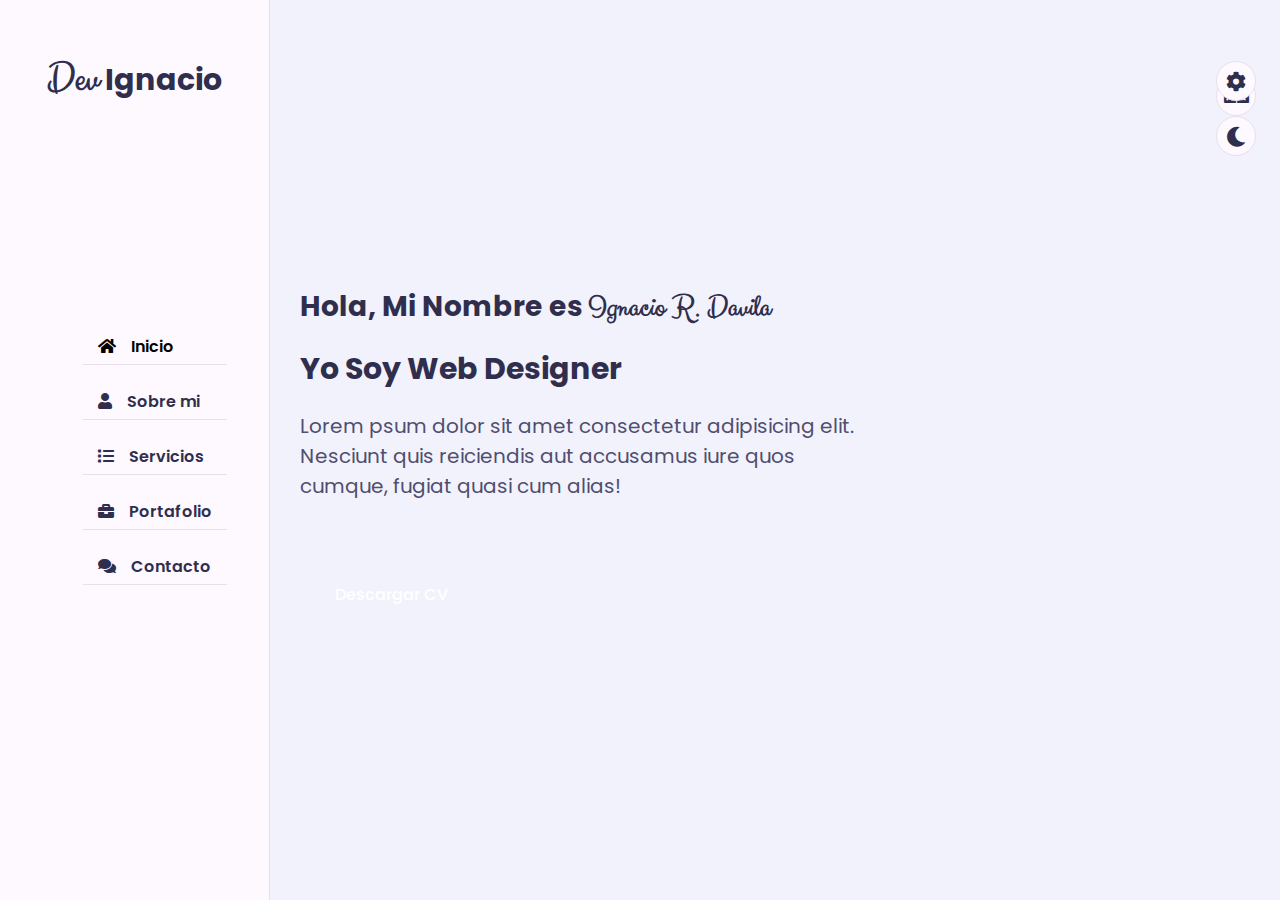
==== commit 8e3a08ed: "ingles 1.2" ====
--- a/Portfolio 2.0/index.html
+++ b/Portfolio 2.0/index.html
@@ -40,7 +40,7 @@
         <!-- ===== Main Content Start ===== -->
         <div class="main-content">
             <!-- ===== Home Seccion Start ===== -->
-            <section class="home active section hidden" id="home">
+            <section class="home active section " id="home">
                 <div class="container">
                     <div class="row">
                         <div class="home-info padd-15">
@@ -57,7 +57,7 @@
             </section>
             <!-- ===== Home Seccion End ===== --> 
             <!-- ===== About Seccion Start ===== -->
-                <section class="about section hidden" id="about">
+                <section class="about section " id="about">
                     <div class="container">
                         <div class="row">
                             <div class="section-title padd-15">
@@ -219,7 +219,7 @@
                 </section>
                 <!-- ===== About Seccion End ===== -->
                 <!-- ===== Services Seccion Start ===== -->
-                <section class="service section hidden" id="services">
+                <section class="service section " id="services">
                     <div class="container">
                         <div class="row">
                             <div class="section-title padd-15">
@@ -312,17 +312,12 @@
                         </div>
                         <div class="row">
                             <!--===== portafolio item start =====-->
-                            <div class="portfolio-item card padd-15">
+                            <div class="portfolio-item padd-15">
                                 <div class="portfolio-item-inner shadow-dark">
                                     <div class="portfolio-img">
                                         <img src="images/portfolio/portfolio-1.jpg" alt="">
                                     </div>
-                                </div>
-                                <div class="info">
-                                    <h1>Mountain</h1>
-                                    <p>Lorem Ipsum is simply dummy text from the printing and typeseting industry</p>
-                                    <button>Read More</button>
-                                  </div>
+                                    </div>
                             </div>
                             <!--===== portafolio item end =====-->
                             <!--===== portafolio item start =====-->
@@ -375,7 +370,7 @@
                 </section>
                 <!-- ===== Porfolio Seccion End ===== -->
                 <!--===== Contact Section start =====-->
-                <section class="contact section hidden" id="contact">
+                <section class="contact section " id="contact">
                     <div class="container">
                         <div class="row">
                             <div class="section-title padd-15">
--- a/Portfolio 2.0/css/style.css
+++ b/Portfolio 2.0/css/style.css
@@ -670,95 +670,6 @@
     width: 100%;
     display: block;
 }
-/* portfolio card*/
-.portfolio-item .card {
-    width: 280px;
-    height: 360px;
-    border-radius: 15px;
-    padding: 1.5rem;
-    background: white;
-    position: relative;
-    display: flex;
-    align-items: flex-end;
-    transition: 0.4s ease-out;
-    box-shadow: 0px 7px 10px rgba(0, 0, 0, 0.5);
-  }
-  
-  .portfolio-item.card:hover {
-    transform: translateY(20px);
-  }
-  
-  .portfolio-item .card:before {
-    content: "";
-    position: absolute;
-    top: 0;
-    left: 0;
-    display: block;
-    width: 100%;
-    height: 100%;
-    border-radius: 15px;
-    background: rgba(0, 0, 0, 0.6);
-    z-index: 2;
-    transition: 0.5s;
-    opacity: 0;
-  }
-  .portfolio-item .card:hover:before {
-      opacity: 1;
-  }
-  
-  .portfolio-item.card.info {
-    position: relative;
-    z-index: 3;
-    color: white;
-    opacity: 0;
-    transform: translateY(30px);
-    transition: 0.5s;
-  }
-  
-  .portfolio-item .card:hover .info {
-    opacity: 1;
-    transform: translateY(0px);
-  }
-  
-  .portfolio-item .card .info h1 {
-    margin: 0;
-  }
-  
-  .portfolio-item .card .info p {
-    letter-spacing: 1px;
-    font-size: 15px;
-    margin-top: 8px;
-  }
-  
-  .portfolio-item .card .info button {
-    padding: 0.6rem;
-    outline: none;
-    border: none;
-    border-radius: 3px;
-    background: white;
-    color: black;
-    font-weight: bold;
-    cursor: pointer;
-    transition: 0.4s ease;
-  }
-  
-  .portfolio-item .card .info button:hover {
-    background: dodgerblue;
-    color: white;
-  }
-  
-  .portfolio-item.card img {
-    width: 50%;
-    height: 50%;
-    object-fit: cover;
-    position: absolute;
-    top: 0;
-    left: 0;
-    border-radius: 15px;
-  }
-
-
-
 /* CONTACT*/
 .contact-title
 {
